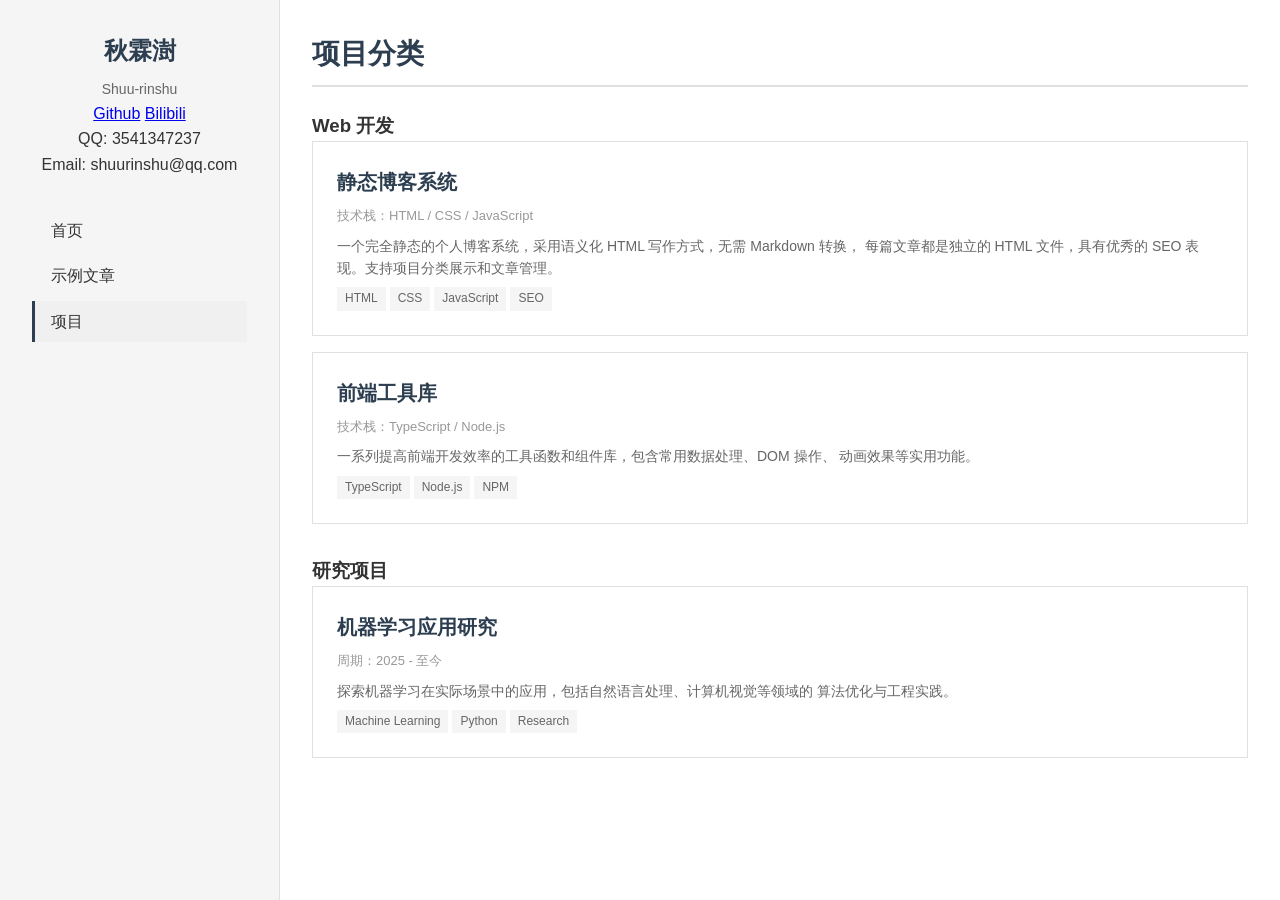
==== projects.html @ 48916732 "refactor: 全面重构为 SEO 友好的纯静态 HTML 架构 - 移除所有 JavaScript 动态加载逻辑 (app.js, data/*.json) - 首页改为硬编码文章和项目列表，直" ====
<!DOCTYPE html>
<html lang="zh-CN">
<head>
    <meta charset="UTF-8">
    <meta name="viewport" content="width=device-width, initial-scale=1.0">
    <meta name="description" content="秋霖澍的项目展示 - Web 开发、研究项目与技术探索">
    <title>项目展示 - 秋霖澍的空间</title>
    <link rel="stylesheet" href="styles/projects.css">
</head>
<body>
    <div class="container">
        <!-- 左侧边栏 -->
        <aside class="sidebar">
            <div class="profile-section">
                <h1 class="site-title">秋霖澍</h1>
                <p class="bio">Shuu-rinshu</p>
                <a href="https://github.com/AkirinShu">Github</a>
                <a href="https://space.bilibili.com/93628520">Bilibili</a>
                <p>QQ: 3541347237</p>
                <p>Email: shuurinshu@qq.com</p>
            </div>
            
            <nav class="main-nav">
                <ul>
                    <li><a href="index.html" class="nav-link">首页</a></li>
                    <li><a href="articles/demo.html" class="nav-link">示例文章</a></li>
                    <li><a href="projects.html" class="nav-link active">项目</a></li>
                </ul>
            </nav>
        </aside>

        <!-- 右侧内容区 -->
        <main class="content">
            <h2 class="section-title">项目分类</h2>
            
            <section id="web-dev" class="project-section">
                <h3>Web 开发</h3>
                
                <div class="project-item">
                    <h3>静态博客系统</h3>
                    <p class="meta">技术栈：HTML / CSS / JavaScript</p>
                    <p class="description">
                        一个完全静态的个人博客系统，采用语义化 HTML 写作方式，无需 Markdown 转换，
                        每篇文章都是独立的 HTML 文件，具有优秀的 SEO 表现。支持项目分类展示和文章管理。
                    </p>
                    <div class="tags">
                        <span class="tag">HTML</span>
                        <span class="tag">CSS</span>
                        <span class="tag">JavaScript</span>
                        <span class="tag">SEO</span>
                    </div>
                </div>
                
                <div class="project-item">
                    <h3>前端工具库</h3>
                    <p class="meta">技术栈：TypeScript / Node.js</p>
                    <p class="description">
                        一系列提高前端开发效率的工具函数和组件库，包含常用数据处理、DOM 操作、
                        动画效果等实用功能。
                    </p>
                    <div class="tags">
                        <span class="tag">TypeScript</span>
                        <span class="tag">Node.js</span>
                        <span class="tag">NPM</span>
                    </div>
                </div>
            </section>
            
            <section id="research" class="project-section">
                <h3>研究项目</h3>
                
                <div class="project-item">
                    <h3>机器学习应用研究</h3>
                    <p class="meta">周期：2025 - 至今</p>
                    <p class="description">
                        探索机器学习在实际场景中的应用，包括自然语言处理、计算机视觉等领域的
                        算法优化与工程实践。
                    </p>
                    <div class="tags">
                        <span class="tag">Machine Learning</span>
                        <span class="tag">Python</span>
                        <span class="tag">Research</span>
                    </div>
                </div>
            </section>
        </main>
    </div>
</body>
</html>
---- styles/projects.css ----
/* 项目页面样式 */
@import url('index.css');

.project-section {
    margin-bottom: var(--spacing-xl);
}

.project-section h2 {
    font-family: var(--font-title);
    font-size: 24px;
    color: var(--color-primary);
    margin-bottom: var(--spacing-lg);
    padding-bottom: var(--spacing-sm);
    border-bottom: 2px solid var(--color-border);
}

.project-item {
    background-color: var(--color-card-bg);
    border: 1px solid var(--color-border);
    padding: var(--spacing-lg);
    margin-bottom: var(--spacing-md);
}

.project-item h3 {
    font-family: var(--font-title);
    font-size: 20px;
    color: var(--color-primary);
    margin-bottom: var(--spacing-sm);
}

.project-item .meta {
    color: var(--color-text-muted);
    font-size: 13px;
    margin-bottom: var(--spacing-sm);
}

.project-item .description {
    color: var(--color-text-secondary);
    font-size: 14px;
    line-height: 1.6;
}

.project-item .tags {
    display: flex;
    flex-wrap: wrap;
    gap: var(--spacing-xs);
    margin-top: var(--spacing-sm);
}

.tag {
    background-color: var(--color-bg-secondary);
    color: var(--color-text-secondary);
    padding: 2px var(--spacing-sm);
    font-size: 12px;
}
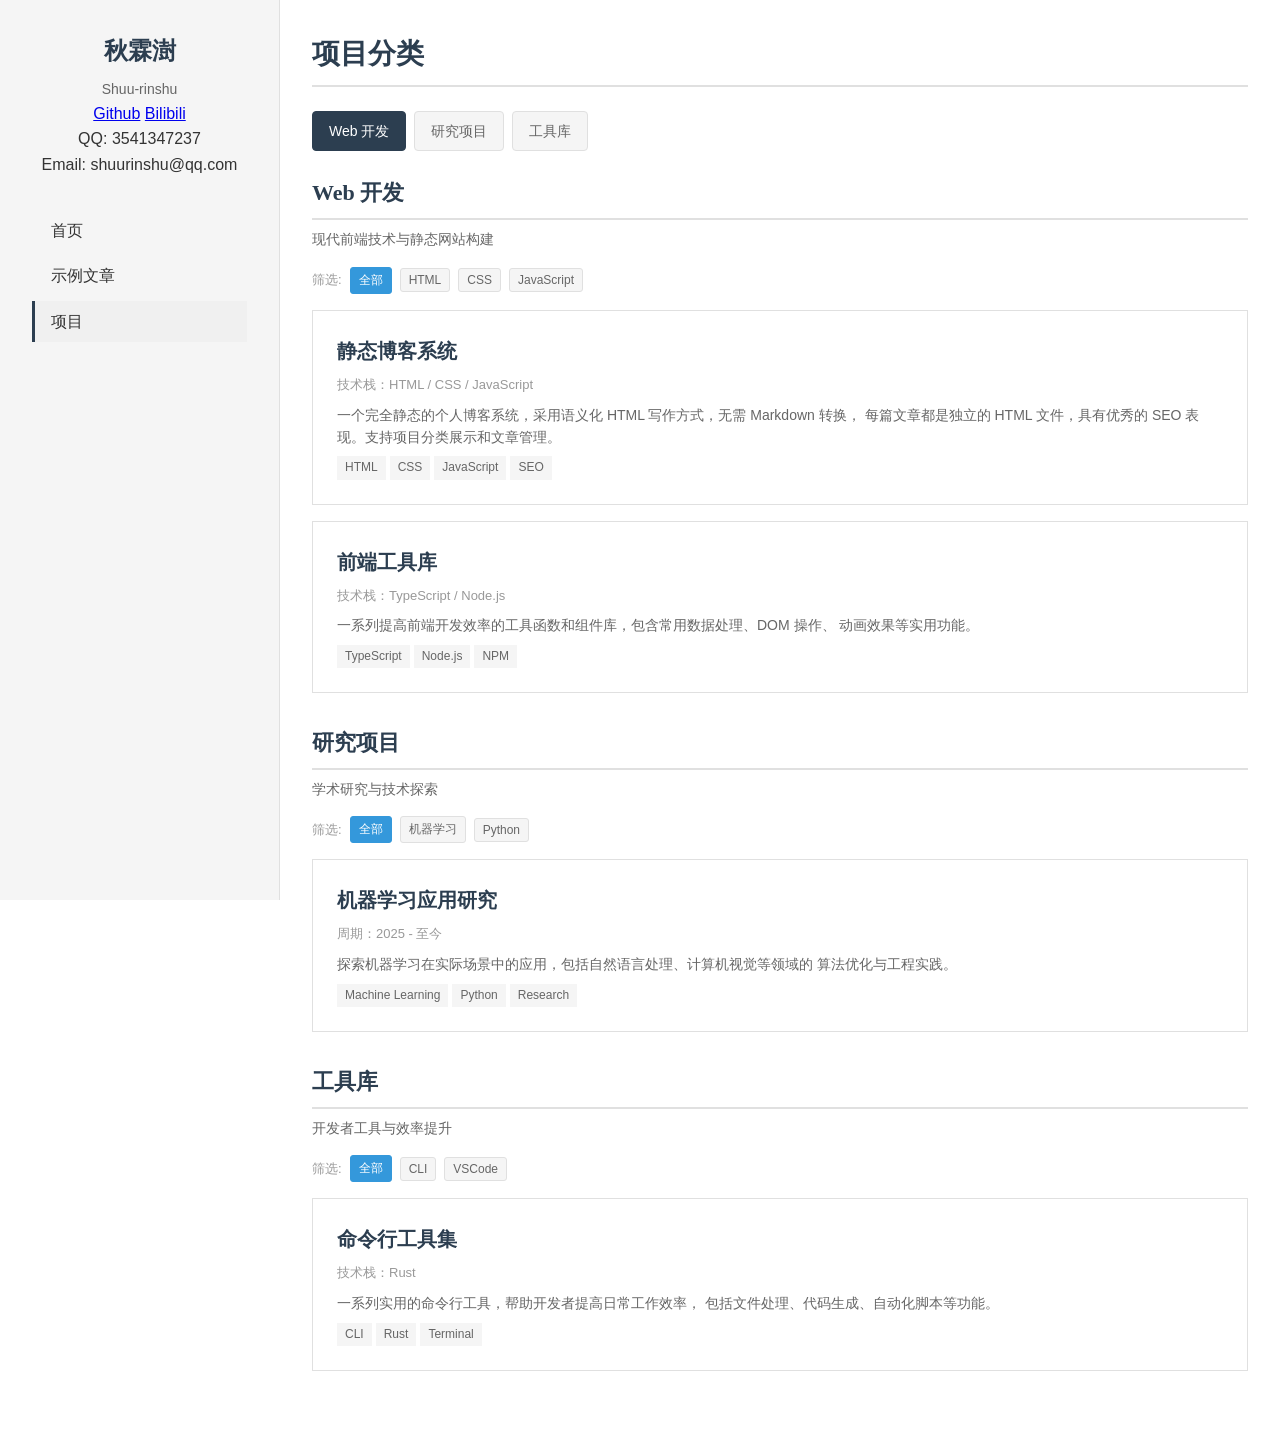
==== commit a4341589: "feat: 修复样式路径、添加图片样式、首页关于栏目、项目页二级分类系统 - 修复 articles/template.html 和 demo.html 中的 CSS 路径错误 (../css/ ->" ====
--- a/projects.html
+++ b/projects.html
@@ -33,10 +33,27 @@
         <main class="content">
             <h2 class="section-title">项目分类</h2>
             
+            <!-- 一级分类导航 -->
+            <div class="category-nav">
+                <a href="#web-dev" class="category-btn active">Web 开发</a>
+                <a href="#research" class="category-btn">研究项目</a>
+                <a href="#tools" class="category-btn">工具库</a>
+            </div>
+            
             <section id="web-dev" class="project-section">
-                <h3>Web 开发</h3>
+                <h3 class="category-title">Web 开发</h3>
+                <p class="category-description">现代前端技术与静态网站构建</p>
                 
-                <div class="project-item">
+                <!-- 二级标签筛选 -->
+                <div class="tag-filter">
+                    <span class="filter-label">筛选:</span>
+                    <button class="tag-btn active" data-tag="all">全部</button>
+                    <button class="tag-btn" data-tag="html">HTML</button>
+                    <button class="tag-btn" data-tag="css">CSS</button>
+                    <button class="tag-btn" data-tag="javascript">JavaScript</button>
+                </div>
+                
+                <div class="project-item" data-tags="html css javascript seo">
                     <h3>静态博客系统</h3>
                     <p class="meta">技术栈：HTML / CSS / JavaScript</p>
                     <p class="description">
@@ -51,7 +68,7 @@
                     </div>
                 </div>
                 
-                <div class="project-item">
+                <div class="project-item" data-tags="typescript nodejs npm">
                     <h3>前端工具库</h3>
                     <p class="meta">技术栈：TypeScript / Node.js</p>
                     <p class="description">
@@ -67,9 +84,17 @@
             </section>
             
             <section id="research" class="project-section">
-                <h3>研究项目</h3>
+                <h3 class="category-title">研究项目</h3>
+                <p class="category-description">学术研究与技术探索</p>
                 
-                <div class="project-item">
+                <div class="tag-filter">
+                    <span class="filter-label">筛选:</span>
+                    <button class="tag-btn active" data-tag="all">全部</button>
+                    <button class="tag-btn" data-tag="ml">机器学习</button>
+                    <button class="tag-btn" data-tag="python">Python</button>
+                </div>
+                
+                <div class="project-item" data-tags="ml python research">
                     <h3>机器学习应用研究</h3>
                     <p class="meta">周期：2025 - 至今</p>
                     <p class="description">
@@ -83,6 +108,32 @@
                     </div>
                 </div>
             </section>
+            
+            <section id="tools" class="project-section">
+                <h3 class="category-title">工具库</h3>
+                <p class="category-description">开发者工具与效率提升</p>
+                
+                <div class="tag-filter">
+                    <span class="filter-label">筛选:</span>
+                    <button class="tag-btn active" data-tag="all">全部</button>
+                    <button class="tag-btn" data-tag="cli">CLI</button>
+                    <button class="tag-btn" data-tag="vscode">VSCode</button>
+                </div>
+                
+                <div class="project-item" data-tags="cli rust">
+                    <h3>命令行工具集</h3>
+                    <p class="meta">技术栈：Rust</p>
+                    <p class="description">
+                        一系列实用的命令行工具，帮助开发者提高日常工作效率，
+                        包括文件处理、代码生成、自动化脚本等功能。
+                    </p>
+                    <div class="tags">
+                        <span class="tag">CLI</span>
+                        <span class="tag">Rust</span>
+                        <span class="tag">Terminal</span>
+                    </div>
+                </div>
+            </section>
         </main>
     </div>
 </body>
--- a/styles/projects.css
+++ b/styles/projects.css
@@ -1,5 +1,79 @@
 /* 项目页面样式 */
 @import url('index.css');
+
+/* 一级分类导航 */
+.category-nav {
+    display: flex;
+    gap: var(--spacing-sm);
+    margin-bottom: var(--spacing-lg);
+    flex-wrap: wrap;
+}
+
+.category-btn {
+    padding: var(--spacing-sm) var(--spacing-md);
+    background-color: var(--color-bg-secondary);
+    color: var(--color-text-secondary);
+    text-decoration: none;
+    border: 1px solid var(--color-border);
+    border-radius: 4px;
+    font-size: 14px;
+    transition: all 0.2s ease;
+}
+
+.category-btn:hover,
+.category-btn.active {
+    background-color: var(--color-primary);
+    color: #ffffff;
+    border-color: var(--color-primary);
+}
+
+/* 分类标题和描述 */
+.category-title {
+    font-family: var(--font-title);
+    font-size: 22px;
+    color: var(--color-primary);
+    margin: var(--spacing-lg) 0 var(--spacing-sm);
+    padding-bottom: var(--spacing-sm);
+    border-bottom: 2px solid var(--color-border);
+}
+
+.category-description {
+    color: var(--color-text-secondary);
+    font-size: 14px;
+    margin-bottom: var(--spacing-md);
+}
+
+/* 二级标签筛选 */
+.tag-filter {
+    display: flex;
+    align-items: center;
+    gap: var(--spacing-sm);
+    margin-bottom: var(--spacing-md);
+    flex-wrap: wrap;
+}
+
+.filter-label {
+    color: var(--color-text-muted);
+    font-size: 13px;
+}
+
+.tag-btn {
+    padding: 4px var(--spacing-sm);
+    background-color: var(--color-bg-secondary);
+    color: var(--color-text-secondary);
+    border: 1px solid var(--color-border);
+    border-radius: 3px;
+    font-size: 12px;
+    cursor: pointer;
+    transition: all 0.2s ease;
+}
+
+.tag-btn:hover,
+.tag-btn.active {
+    background-color: var(--color-accent);
+    color: #ffffff;
+    border-color: var(--color-accent);
+}
 
 .project-section {
     margin-bottom: var(--spacing-xl);
@@ -12,6 +86,11 @@
     margin-bottom: var(--spacing-lg);
     padding-bottom: var(--spacing-sm);
     border-bottom: 2px solid var(--color-border);
+}
+
+/* 隐藏项目项（用于标签筛选） */
+.project-item.hidden {
+    display: none;
 }
 
 .project-item {
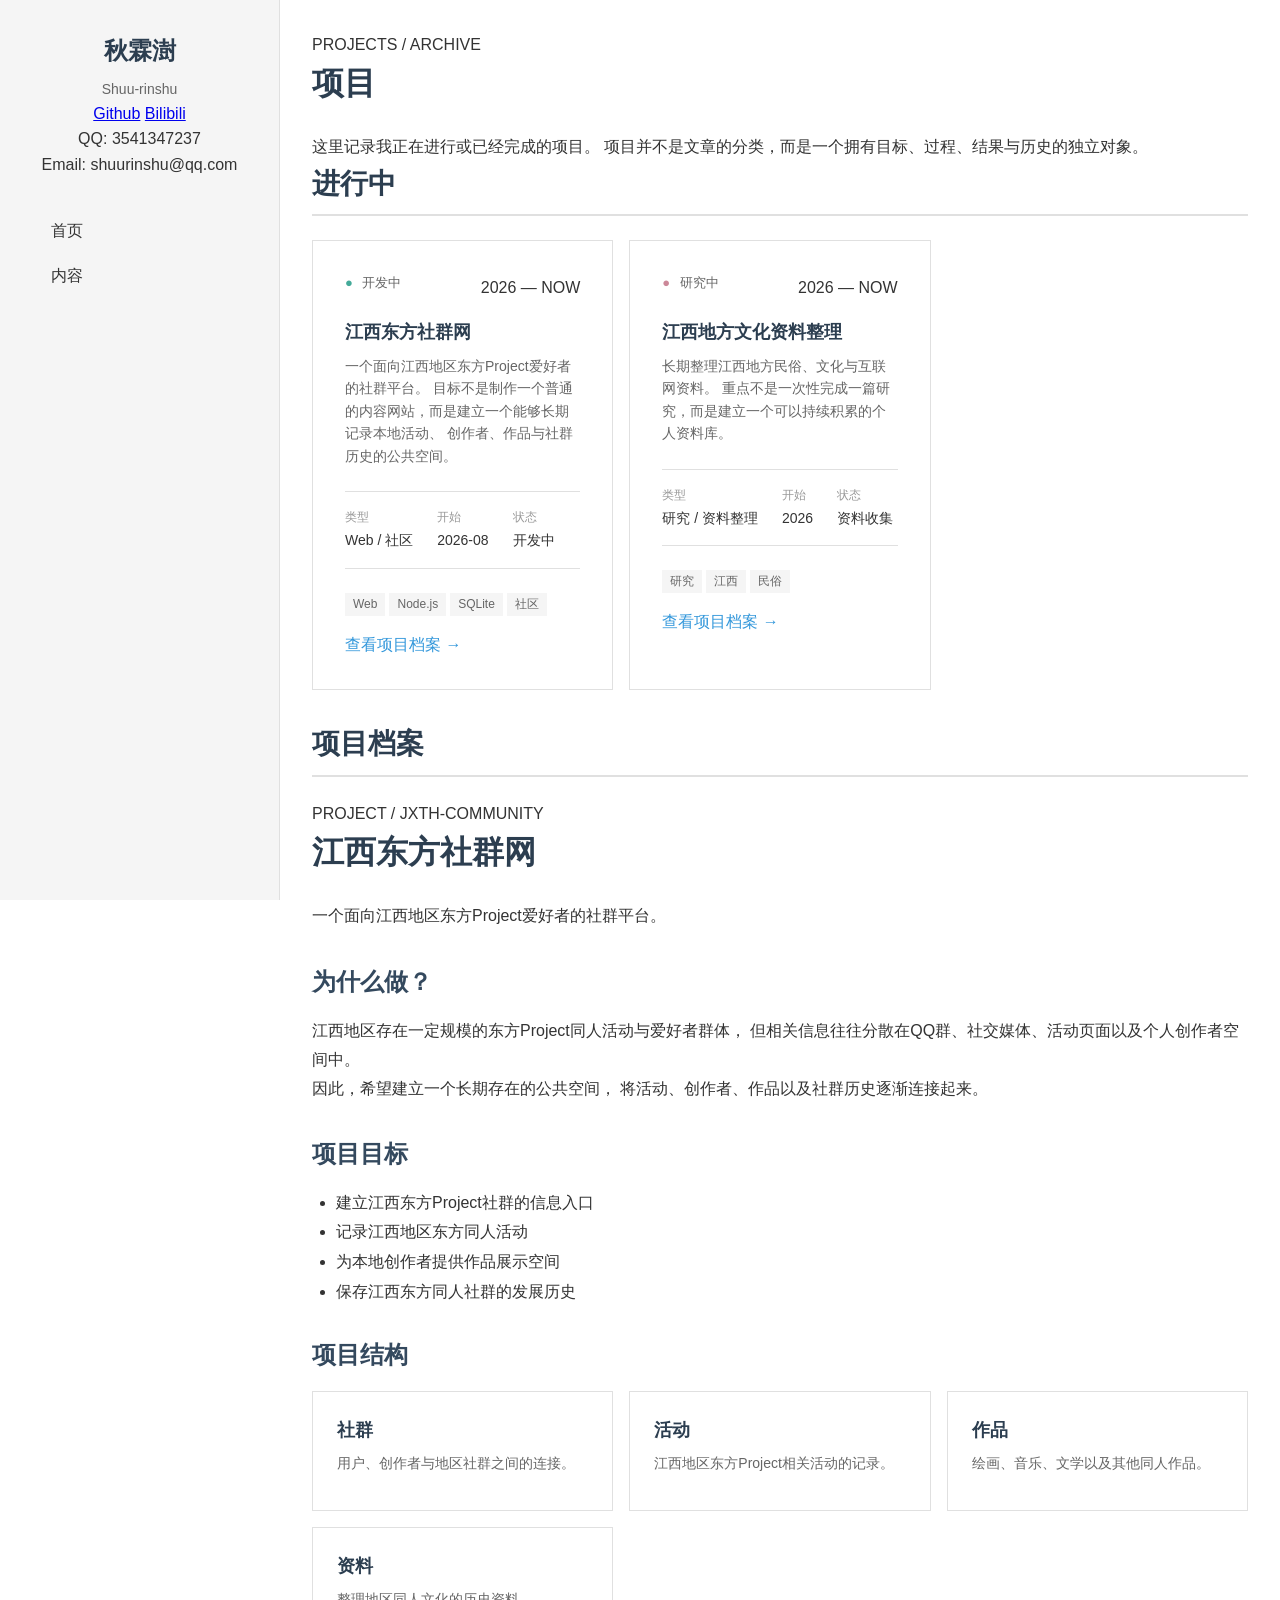
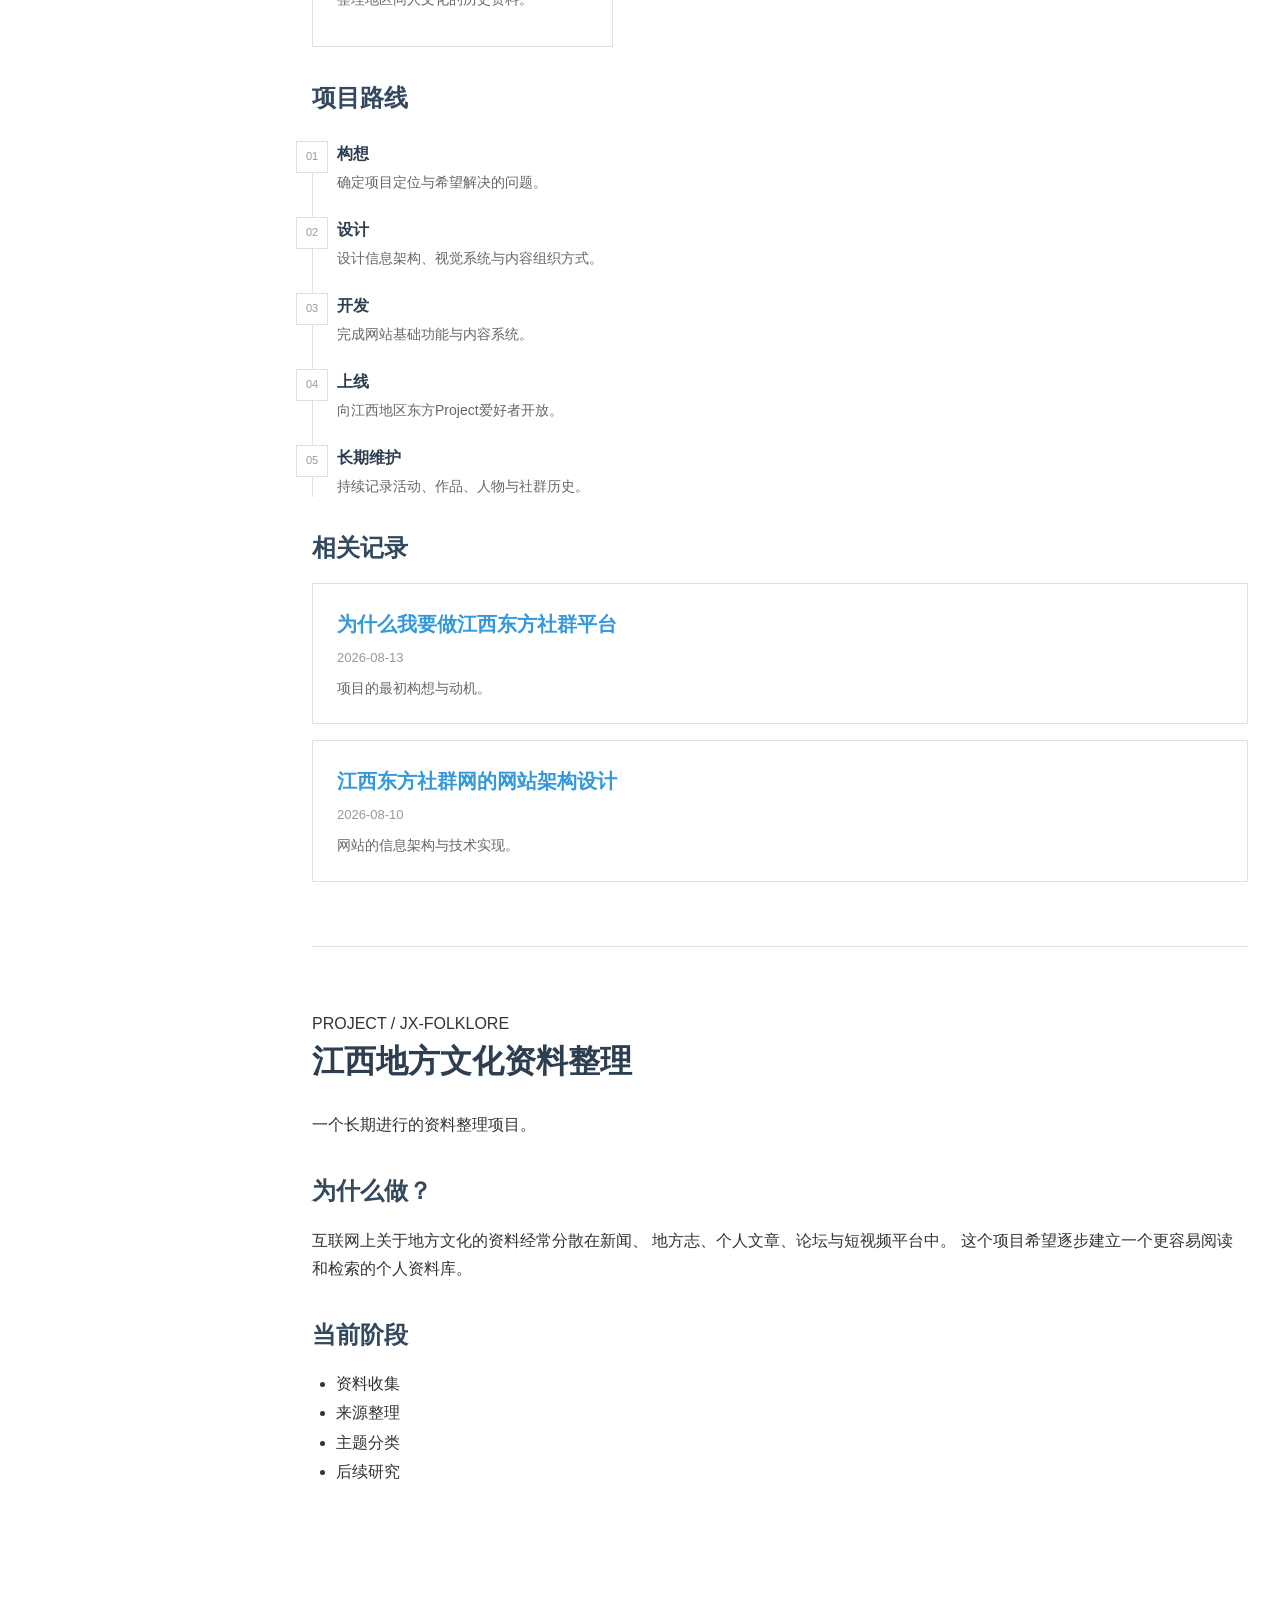
==== commit fbec0b72: "大改，可用了" ====
--- a/projects.html
+++ b/projects.html
@@ -3,13 +3,14 @@
 <head>
     <meta charset="UTF-8">
     <meta name="viewport" content="width=device-width, initial-scale=1.0">
-    <meta name="description" content="秋霖澍的项目展示 - Web 开发、研究项目与技术探索">
-    <title>项目展示 - 秋霖澍的空间</title>
-    <link rel="stylesheet" href="styles/projects.css">
+    <meta name="description" content="秋霖澍的个人空间">
+    <title>秋霖澍的空间</title>
+    <link rel="stylesheet" href="css/index.css">
 </head>
+
 <body>
     <div class="container">
-        <!-- 左侧边栏 -->
+
         <aside class="sidebar">
             <div class="profile-section">
                 <h1 class="site-title">秋霖澍</h1>
@@ -19,122 +20,459 @@
                 <p>QQ: 3541347237</p>
                 <p>Email: shuurinshu@qq.com</p>
             </div>
-            
+
             <nav class="main-nav">
                 <ul>
                     <li><a href="index.html" class="nav-link">首页</a></li>
-                    <li><a href="articles/demo.html" class="nav-link">示例文章</a></li>
-                    <li><a href="projects.html" class="nav-link active">项目</a></li>
+                    <li><a href="content.html" class="nav-link">内容</a></li>
+                    <!-- <li><a href="projects.html" class="nav-link active">项目</a></li> -->
                 </ul>
             </nav>
+            
         </aside>
 
-        <!-- 右侧内容区 -->
+
         <main class="content">
-            <h2 class="section-title">项目分类</h2>
-            
-            <!-- 一级分类导航 -->
-            <div class="category-nav">
-                <a href="#web-dev" class="category-btn active">Web 开发</a>
-                <a href="#research" class="category-btn">研究项目</a>
-                <a href="#tools" class="category-btn">工具库</a>
-            </div>
-            
-            <section id="web-dev" class="project-section">
-                <h3 class="category-title">Web 开发</h3>
-                <p class="category-description">现代前端技术与静态网站构建</p>
-                
-                <!-- 二级标签筛选 -->
-                <div class="tag-filter">
-                    <span class="filter-label">筛选:</span>
-                    <button class="tag-btn active" data-tag="all">全部</button>
-                    <button class="tag-btn" data-tag="html">HTML</button>
-                    <button class="tag-btn" data-tag="css">CSS</button>
-                    <button class="tag-btn" data-tag="javascript">JavaScript</button>
+
+            <section>
+
+                <p class="article-meta">
+                    PROJECTS / ARCHIVE
+                </p>
+
+                <h2 class="art-title">
+                    项目
+                </h2>
+
+                <p class="art-text">
+                    这里记录我正在进行或已经完成的项目。
+                    项目并不是文章的分类，而是一个拥有目标、过程、结果与历史的独立对象。
+                </p>
+
+            </section>
+
+
+            <!-- 项目列表 -->
+
+            <section>
+
+                <h2 class="section-title">
+                    进行中
+                </h2>
+
+
+                <div class="project-list">
+
+
+                    <article class="project-card project-card-large"
+                             id="jxth-community">
+
+                        <div class="project-card-header">
+
+                            <span class="project-status status-active">
+                                开发中
+                            </span>
+
+                            <span class="article-meta">
+                                2026 — NOW
+                            </span>
+
+                        </div>
+
+
+                        <h3>
+                            江西东方社群网
+                        </h3>
+
+
+                        <p class="description">
+                            一个面向江西地区东方Project爱好者的社群平台。
+                            目标不是制作一个普通的内容网站，而是建立一个能够长期记录本地活动、
+                            创作者、作品与社群历史的公共空间。
+                        </p>
+
+
+                        <div class="project-info">
+
+                            <div>
+                                <span>类型</span>
+                                <strong>Web / 社区</strong>
+                            </div>
+
+                            <div>
+                                <span>开始</span>
+                                <strong>2026-08</strong>
+                            </div>
+
+                            <div>
+                                <span>状态</span>
+                                <strong>开发中</strong>
+                            </div>
+
+                        </div>
+
+
+                        <div class="tags">
+
+                            <span class="tag">Web</span>
+                            <span class="tag">Node.js</span>
+                            <span class="tag">SQLite</span>
+                            <span class="tag">社区</span>
+
+                        </div>
+
+
+                        <p class="project-link">
+                            <a href="#jxth-community-detail">
+                                查看项目档案 →
+                            </a>
+                        </p>
+
+                    </article>
+
+
+                    <article class="project-card project-card-large"
+                             id="jiangxi-folklore">
+
+                        <div class="project-card-header">
+
+                            <span class="project-status status-research">
+                                研究中
+                            </span>
+
+                            <span class="article-meta">
+                                2026 — NOW
+                            </span>
+
+                        </div>
+
+
+                        <h3>
+                            江西地方文化资料整理
+                        </h3>
+
+
+                        <p class="description">
+                            长期整理江西地方民俗、文化与互联网资料。
+                            重点不是一次性完成一篇研究，而是建立一个可以持续积累的个人资料库。
+                        </p>
+
+
+                        <div class="project-info">
+
+                            <div>
+                                <span>类型</span>
+                                <strong>研究 / 资料整理</strong>
+                            </div>
+
+                            <div>
+                                <span>开始</span>
+                                <strong>2026</strong>
+                            </div>
+
+                            <div>
+                                <span>状态</span>
+                                <strong>资料收集</strong>
+                            </div>
+
+                        </div>
+
+
+                        <div class="tags">
+
+                            <span class="tag">研究</span>
+                            <span class="tag">江西</span>
+                            <span class="tag">民俗</span>
+
+                        </div>
+
+
+                        <p class="project-link">
+                            <a href="#jiangxi-folklore-detail">
+                                查看项目档案 →
+                            </a>
+                        </p>
+
+                    </article>
+
                 </div>
-                
-                <div class="project-item" data-tags="html css javascript seo">
-                    <h3>静态博客系统</h3>
-                    <p class="meta">技术栈：HTML / CSS / JavaScript</p>
-                    <p class="description">
-                        一个完全静态的个人博客系统，采用语义化 HTML 写作方式，无需 Markdown 转换，
-                        每篇文章都是独立的 HTML 文件，具有优秀的 SEO 表现。支持项目分类展示和文章管理。
-                    </p>
-                    <div class="tags">
-                        <span class="tag">HTML</span>
-                        <span class="tag">CSS</span>
-                        <span class="tag">JavaScript</span>
-                        <span class="tag">SEO</span>
-                    </div>
+
+            </section>
+
+
+            <!-- 项目档案 -->
+
+            <section>
+
+                <h2 class="section-title">
+                    项目档案
+                </h2>
+
+
+                <div class="project-detail">
+
+
+                    <!-- 江西东方社群网 -->
+
+                    <article id="jxth-community-detail"
+                             class="project-dossier">
+
+                        <p class="article-meta">
+                            PROJECT / JXTH-COMMUNITY
+                        </p>
+
+                        <h1 class="art-title">
+                            江西东方社群网
+                        </h1>
+
+
+                        <p class="art-text">
+                            一个面向江西地区东方Project爱好者的社群平台。
+                        </p>
+
+
+                        <h3 class="art-subtitle">
+                            为什么做？
+                        </h3>
+
+                        <p class="art-text">
+                            江西地区存在一定规模的东方Project同人活动与爱好者群体，
+                            但相关信息往往分散在QQ群、社交媒体、活动页面以及个人创作者空间中。
+                        </p>
+
+                        <p class="art-text">
+                            因此，希望建立一个长期存在的公共空间，
+                            将活动、创作者、作品以及社群历史逐渐连接起来。
+                        </p>
+
+
+                        <h3 class="art-subtitle">
+                            项目目标
+                        </h3>
+
+                        <ul class="art-list">
+
+                            <li>
+                                建立江西东方Project社群的信息入口
+                            </li>
+
+                            <li>
+                                记录江西地区东方同人活动
+                            </li>
+
+                            <li>
+                                为本地创作者提供作品展示空间
+                            </li>
+
+                            <li>
+                                保存江西东方同人社群的发展历史
+                            </li>
+
+                        </ul>
+
+
+                        <h3 class="art-subtitle">
+                            项目结构
+                        </h3>
+
+                        <div class="project-list">
+
+                            <div class="project-card">
+                                <h3>社群</h3>
+                                <p class="description">
+                                    用户、创作者与地区社群之间的连接。
+                                </p>
+                            </div>
+
+                            <div class="project-card">
+                                <h3>活动</h3>
+                                <p class="description">
+                                    江西地区东方Project相关活动的记录。
+                                </p>
+                            </div>
+
+                            <div class="project-card">
+                                <h3>作品</h3>
+                                <p class="description">
+                                    绘画、音乐、文学以及其他同人作品。
+                                </p>
+                            </div>
+
+                            <div class="project-card">
+                                <h3>资料</h3>
+                                <p class="description">
+                                    整理地区同人文化的历史资料。
+                                </p>
+                            </div>
+
+                        </div>
+
+
+                        <h3 class="art-subtitle">
+                            项目路线
+                        </h3>
+
+                        <div class="project-timeline">
+
+                            <div class="timeline-item">
+                                <span>01</span>
+
+                                <div>
+                                    <strong>构想</strong>
+                                    <p>
+                                        确定项目定位与希望解决的问题。
+                                    </p>
+                                </div>
+                            </div>
+
+
+                            <div class="timeline-item">
+                                <span>02</span>
+
+                                <div>
+                                    <strong>设计</strong>
+                                    <p>
+                                        设计信息架构、视觉系统与内容组织方式。
+                                    </p>
+                                </div>
+                            </div>
+
+
+                            <div class="timeline-item">
+                                <span>03</span>
+
+                                <div>
+                                    <strong>开发</strong>
+                                    <p>
+                                        完成网站基础功能与内容系统。
+                                    </p>
+                                </div>
+                            </div>
+
+
+                            <div class="timeline-item">
+                                <span>04</span>
+
+                                <div>
+                                    <strong>上线</strong>
+                                    <p>
+                                        向江西地区东方Project爱好者开放。
+                                    </p>
+                                </div>
+                            </div>
+
+
+                            <div class="timeline-item">
+                                <span>05</span>
+
+                                <div>
+                                    <strong>长期维护</strong>
+                                    <p>
+                                        持续记录活动、作品、人物与社群历史。
+                                    </p>
+                                </div>
+                            </div>
+
+                        </div>
+
+
+                        <h3 class="art-subtitle">
+                            相关记录
+                        </h3>
+
+                        <div class="article-list">
+
+                            <article class="article-card">
+
+                                <h3>
+                                    <a href="articles/demo2.html">
+                                        为什么我要做江西东方社群平台
+                                    </a>
+                                </h3>
+
+                                <p class="meta">
+                                    2026-08-13
+                                </p>
+
+                                <p class="excerpt">
+                                    项目的最初构想与动机。
+                                </p>
+
+                            </article>
+
+
+                            <article class="article-card">
+
+                                <h3>
+                                    <a href="articles/demo2.html">
+                                        江西东方社群网的网站架构设计
+                                    </a>
+                                </h3>
+
+                                <p class="meta">
+                                    2026-08-10
+                                </p>
+
+                                <p class="excerpt">
+                                    网站的信息架构与技术实现。
+                                </p>
+
+                            </article>
+
+                        </div>
+
+                    </article>
+
+
+                    <!-- 江西地方文化 -->
+
+                    <article id="jiangxi-folklore-detail"
+                             class="project-dossier">
+
+                        <p class="article-meta">
+                            PROJECT / JX-FOLKLORE
+                        </p>
+
+                        <h1 class="art-title">
+                            江西地方文化资料整理
+                        </h1>
+
+                        <p class="art-text">
+                            一个长期进行的资料整理项目。
+                        </p>
+
+                        <h3 class="art-subtitle">
+                            为什么做？
+                        </h3>
+
+                        <p class="art-text">
+                            互联网上关于地方文化的资料经常分散在新闻、
+                            地方志、个人文章、论坛与短视频平台中。
+                            这个项目希望逐步建立一个更容易阅读和检索的个人资料库。
+                        </p>
+
+
+                        <h3 class="art-subtitle">
+                            当前阶段
+                        </h3>
+
+                        <ul class="art-list">
+
+                            <li>资料收集</li>
+                            <li>来源整理</li>
+                            <li>主题分类</li>
+                            <li>后续研究</li>
+
+                        </ul>
+
+                    </article>
+
                 </div>
-                
-                <div class="project-item" data-tags="typescript nodejs npm">
-                    <h3>前端工具库</h3>
-                    <p class="meta">技术栈：TypeScript / Node.js</p>
-                    <p class="description">
-                        一系列提高前端开发效率的工具函数和组件库，包含常用数据处理、DOM 操作、
-                        动画效果等实用功能。
-                    </p>
-                    <div class="tags">
-                        <span class="tag">TypeScript</span>
-                        <span class="tag">Node.js</span>
-                        <span class="tag">NPM</span>
-                    </div>
-                </div>
+
             </section>
-            
-            <section id="research" class="project-section">
-                <h3 class="category-title">研究项目</h3>
-                <p class="category-description">学术研究与技术探索</p>
-                
-                <div class="tag-filter">
-                    <span class="filter-label">筛选:</span>
-                    <button class="tag-btn active" data-tag="all">全部</button>
-                    <button class="tag-btn" data-tag="ml">机器学习</button>
-                    <button class="tag-btn" data-tag="python">Python</button>
-                </div>
-                
-                <div class="project-item" data-tags="ml python research">
-                    <h3>机器学习应用研究</h3>
-                    <p class="meta">周期：2025 - 至今</p>
-                    <p class="description">
-                        探索机器学习在实际场景中的应用，包括自然语言处理、计算机视觉等领域的
-                        算法优化与工程实践。
-                    </p>
-                    <div class="tags">
-                        <span class="tag">Machine Learning</span>
-                        <span class="tag">Python</span>
-                        <span class="tag">Research</span>
-                    </div>
-                </div>
-            </section>
-            
-            <section id="tools" class="project-section">
-                <h3 class="category-title">工具库</h3>
-                <p class="category-description">开发者工具与效率提升</p>
-                
-                <div class="tag-filter">
-                    <span class="filter-label">筛选:</span>
-                    <button class="tag-btn active" data-tag="all">全部</button>
-                    <button class="tag-btn" data-tag="cli">CLI</button>
-                    <button class="tag-btn" data-tag="vscode">VSCode</button>
-                </div>
-                
-                <div class="project-item" data-tags="cli rust">
-                    <h3>命令行工具集</h3>
-                    <p class="meta">技术栈：Rust</p>
-                    <p class="description">
-                        一系列实用的命令行工具，帮助开发者提高日常工作效率，
-                        包括文件处理、代码生成、自动化脚本等功能。
-                    </p>
-                    <div class="tags">
-                        <span class="tag">CLI</span>
-                        <span class="tag">Rust</span>
-                        <span class="tag">Terminal</span>
-                    </div>
-                </div>
-            </section>
+
         </main>
+
     </div>
 </body>
-</html>
+</html>
--- a/css/index.css
+++ b/css/index.css
@@ -0,0 +1,817 @@
+/* CSS 变量定义 */
+:root {
+    --color-bg: #ffffff;
+    --color-bg-secondary: #f5f5f5;
+    --color-text: #333333;
+    --color-text-secondary: #666666;
+    --color-text-muted: #999999;
+    --color-border: #e0e0e0;
+    --color-primary: #2c3e50;
+    --color-primary-light: #34495e;
+    --color-accent: #3498db;
+    --color-card-bg: #ffffff;
+    --color-hover-bg: #f0f0f0;
+    
+    --font-title: "Noto Serif SC", "SimSun", "Songti SC", serif;
+    --font-body: -apple-system, BlinkMacSystemFont, "Segoe UI", Roboto, sans-serif;
+    
+    --spacing-xs: 4px;
+    --spacing-sm: 8px;
+    --spacing-md: 16px;
+    --spacing-lg: 24px;
+    --spacing-xl: 32px;
+}
+
+/* 基础样式重置 */
+* {
+    margin: 0;
+    padding: 0;
+    box-sizing: border-box;
+}
+
+body {
+    font-family: var(--font-body);
+    background-color: var(--color-bg);
+    color: var(--color-text);
+    line-height: 1.6;
+}
+
+/* 布局容器 */
+.container {
+    display: flex;
+    min-height: 100vh;
+    max-width: 1400px;
+    margin: 0 auto;
+}
+
+/* 左侧边栏 */
+.sidebar {
+    width: 280px;
+    background-color: var(--color-bg-secondary);
+    border-right: 1px solid var(--color-border);
+    padding: var(--spacing-xl);
+    position: fixed;
+    height: 100vh;
+    overflow-y: auto;
+}
+
+.profile-section {
+    text-align: center;
+    margin-bottom: var(--spacing-xl);
+}
+
+.avatar {
+    width: 120px;
+    height: 120px;
+    margin: 0 auto var(--spacing-md);
+    background-color: var(--color-border);
+    display: flex;
+    align-items: center;
+    justify-content: center;
+}
+
+.avatar-placeholder {
+    color: var(--color-text-muted);
+    font-size: 14px;
+}
+
+.site-title {
+    font-family: var(--font-title);
+    font-size: 24px;
+    color: var(--color-primary);
+    margin-bottom: var(--spacing-sm);
+}
+
+.bio {
+    color: var(--color-text-secondary);
+    font-size: 14px;
+}
+
+/* 导航菜单 */
+.main-nav ul {
+    list-style: none;
+}
+
+.main-nav li {
+    margin-bottom: var(--spacing-xs);
+}
+
+.nav-link {
+    display: block;
+    padding: var(--spacing-sm) var(--spacing-md);
+    color: var(--color-text);
+    text-decoration: none;
+    border-left: 3px solid transparent;
+}
+
+.nav-link:hover,
+.nav-link.active {
+    background-color: var(--color-hover-bg);
+    border-left-color: var(--color-primary);
+}
+
+/* 右侧内容区 */
+.content {
+    flex: 1;
+    margin-left: 280px;
+    padding: var(--spacing-xl);
+}
+
+.view {
+    display: none;
+}
+
+.view.active {
+    display: block;
+}
+
+.section-title {
+    font-family: var(--font-title);
+    font-size: 28px;
+    color: var(--color-primary);
+    margin-bottom: var(--spacing-lg);
+    padding-bottom: var(--spacing-sm);
+    border-bottom: 2px solid var(--color-border);
+}
+
+/* 文章列表 */
+.article-list {
+    display: grid;
+    gap: var(--spacing-md);
+    margin-bottom: var(--spacing-xl);
+}
+
+.article-card {
+    background-color: var(--color-card-bg);
+    border: 1px solid var(--color-border);
+    padding: var(--spacing-lg);
+}
+
+.article-card h3 {
+    font-family: var(--font-title);
+    font-size: 20px;
+    color: var(--color-primary);
+    margin-bottom: var(--spacing-sm);
+}
+
+.article-card .meta {
+    color: var(--color-text-muted);
+    font-size: 13px;
+    margin-bottom: var(--spacing-sm);
+}
+
+.article-card .excerpt {
+    color: var(--color-text-secondary);
+    font-size: 14px;
+}
+
+.article-card a {
+    color: var(--color-accent);
+    text-decoration: none;
+}
+
+.article-card a:hover {
+    text-decoration: underline;
+}
+
+/* 项目列表 */
+.project-list {
+    display: grid;
+    grid-template-columns: repeat(auto-fill, minmax(280px, 1fr));
+    gap: var(--spacing-md);
+    margin-bottom: var(--spacing-xl);
+}
+
+.project-card {
+    background-color: var(--color-card-bg);
+    border: 1px solid var(--color-border);
+    padding: var(--spacing-lg);
+}
+
+.project-card h3 {
+    font-family: var(--font-title);
+    font-size: 18px;
+    color: var(--color-primary);
+    margin-bottom: var(--spacing-sm);
+}
+
+.project-card .description {
+    color: var(--color-text-secondary);
+    font-size: 14px;
+    margin-bottom: var(--spacing-sm);
+}
+
+.project-card .tags {
+    display: flex;
+    flex-wrap: wrap;
+    gap: var(--spacing-xs);
+}
+
+.tag {
+    background-color: var(--color-bg-secondary);
+    color: var(--color-text-secondary);
+    padding: 2px var(--spacing-sm);
+    font-size: 12px;
+}
+
+/* 项目分类视图 */
+.projects-container {
+    display: flex;
+    gap: var(--spacing-lg);
+}
+
+.project-categories {
+    width: 200px;
+    flex-shrink: 0;
+}
+
+.category-item {
+    padding: var(--spacing-sm) var(--spacing-md);
+    cursor: pointer;
+    border-left: 3px solid transparent;
+}
+
+.category-item:hover,
+.category-item.active {
+    background-color: var(--color-hover-bg);
+    border-left-color: var(--color-primary);
+}
+
+.project-detail {
+    flex: 1;
+}
+
+/* 文章阅读页 */
+.back-btn {
+    background: none;
+    border: 1px solid var(--color-border);
+    padding: var(--spacing-sm) var(--spacing-md);
+    cursor: pointer;
+    margin-bottom: var(--spacing-lg);
+    color: var(--color-text-secondary);
+}
+
+.back-btn:hover {
+    background-color: var(--color-hover-bg);
+}
+
+.article-content {
+    font-family: var(--font-body);
+    line-height: 1.8;
+}
+
+.article-content h1,
+.article-content h2,
+.article-content h3,
+.article-content h4 {
+    font-family: var(--font-title);
+    color: var(--color-primary);
+    margin: var(--spacing-xl) 0 var(--spacing-md);
+}
+
+.article-content p {
+    margin-bottom: var(--spacing-md);
+}
+
+.article-content code {
+    background-color: var(--color-bg-secondary);
+    padding: 2px var(--spacing-xs);
+    font-family: "Courier New", monospace;
+    font-size: 14px;
+}
+
+.article-content pre {
+    background-color: var(--color-bg-secondary);
+    padding: var(--spacing-md);
+    overflow-x: auto;
+    margin-bottom: var(--spacing-md);
+}
+
+.article-content pre code {
+    background: none;
+    padding: 0;
+}
+
+.article-content blockquote {
+    border-left: 4px solid var(--color-border);
+    padding-left: var(--spacing-md);
+    color: var(--color-text-secondary);
+    margin: var(--spacing-md) 0;
+}
+
+.article-content ul,
+.article-content ol {
+    margin-bottom: var(--spacing-md);
+    padding-left: var(--spacing-lg);
+}
+
+.article-content img {
+    max-width: 100%;
+    height: auto;
+    border-radius: 4px;
+    box-shadow: 0 2px 8px rgba(0, 0, 0, 0.1);
+    margin: var(--spacing-md) 0;
+}
+
+.article-content table {
+    width: 100%;
+    border-collapse: collapse;
+    margin-bottom: var(--spacing-md);
+}
+
+.article-content th,
+.article-content td {
+    border: 1px solid var(--color-border);
+    padding: var(--spacing-sm);
+    text-align: left;
+}
+
+.article-content th {
+    background-color: var(--color-bg-secondary);
+}
+
+/* 语义化写作样式类 (art-*) - 让写 HTML 像写 Markdown 一样简单 */
+.art-title {
+    font-family: var(--font-title);
+    font-size: 32px;
+    color: var(--color-primary);
+    margin-bottom: var(--spacing-lg);
+}
+
+.art-subtitle {
+    font-family: var(--font-title);
+    font-size: 24px;
+    color: var(--color-primary-light);
+    margin: var(--spacing-xl) 0 var(--spacing-md);
+}
+
+.art-text {
+    /* margin-bottom: var(--spacing-md); */
+    line-height: 1.8;
+}
+
+.art-code {
+    background-color: var(--color-bg-secondary);
+    padding: 2px var(--spacing-xs);
+    font-family: "Courier New", monospace;
+    font-size: 14px;
+}
+
+.art-code-block {
+    background-color: var(--color-bg-secondary);
+    padding: var(--spacing-md);
+    overflow-x: auto;
+    margin-bottom: var(--spacing-md);
+}
+
+.art-code-block code {
+    background: none;
+    padding: 0;
+    font-family: "Courier New", monospace;
+    font-size: 14px;
+}
+
+.art-quote {
+    border-left: 4px solid var(--color-border);
+    padding-left: var(--spacing-md);
+    color: var(--color-text-secondary);
+    margin: var(--spacing-md) 0;
+}
+
+.art-list {
+    margin-bottom: var(--spacing-md);
+    padding-left: var(--spacing-lg);
+}
+
+.art-list li {
+    margin-bottom: var(--spacing-xs);
+}
+
+/* 图片样式增强 */
+.art-image {
+    max-width: 100%;
+    height: auto;
+    margin: var(--spacing-md) 0;
+    border-radius: 4px;
+    box-shadow: 0 2px 8px rgba(0, 0, 0, 0.1);
+    display: block;
+}
+
+/* 图片居中 */
+.art-image-center {
+    display: block;
+    margin-left: auto;
+    margin-right: auto;
+}
+
+/* 图片带标题包装器 */
+.art-image-wrapper {
+    margin: var(--spacing-md) 0;
+}
+
+.art-image-caption {
+    text-align: center;
+    color: var(--color-text-secondary);
+    font-size: 13px;
+    margin-top: var(--spacing-sm);
+}
+
+/* 文章中的 img 标签样式 */
+.article-content img {
+    max-width: 100%;
+    height: auto;
+    border-radius: 4px;
+    box-shadow: 0 2px 8px rgba(0, 0, 0, 0.1);
+    margin: var(--spacing-md) 0;
+}
+
+.art-table {
+    width: 100%;
+    border-collapse: collapse;
+    margin-bottom: var(--spacing-md);
+}
+
+.art-table th,
+.art-table td {
+    border: 1px solid var(--color-border);
+    padding: var(--spacing-sm);
+    text-align: left;
+}
+
+.art-table th {
+    background-color: var(--color-bg-secondary);
+}
+
+/* 关于栏目样式 */
+.about-section {
+    margin-bottom: var(--spacing-xl);
+}
+
+.about-card {
+    background-color: var(--color-card-bg);
+    border: 1px solid var(--color-border);
+    padding: var(--spacing-lg);
+    border-radius: 4px;
+}
+
+.about-card h3 {
+    font-family: var(--font-title);
+    font-size: 20px;
+    color: var(--color-primary);
+    margin-bottom: var(--spacing-md);
+}
+
+.about-text {
+    color: var(--color-text-secondary);
+    font-size: 14px;
+    line-height: 1.8;
+    /* margin-bottom: var(--spacing-md); */
+}
+
+.about-links {
+    list-style: none;
+    padding-left: 0;
+}
+
+.about-links li {
+    margin-bottom: var(--spacing-sm);
+    color: var(--color-text-secondary);
+}
+
+.about-links a {
+    color: var(--color-accent);
+    text-decoration: none;
+}
+
+.about-links a:hover {
+    text-decoration: underline;
+}
+
+/* 响应式设计 */
+@media (max-width: 768px) {
+    .container {
+        flex-direction: column;
+    }
+    
+    .sidebar {
+        width: 100%;
+        height: auto;
+        position: relative;
+        border-right: none;
+        border-bottom: 1px solid var(--color-border);
+    }
+    
+    .content {
+        margin-left: 0;
+    }
+    
+    .projects-container {
+        flex-direction: column;
+    }
+    
+    .project-categories {
+        width: 100%;
+    }
+}
+/* =========================================
+   首页 / 内容 / 项目扩展
+   ========================================= */
+
+
+/* 首页介绍 */
+
+.home-intro {
+    max-width: 760px;
+    margin-bottom: var(--spacing-xl);
+}
+
+
+/* 项目状态 */
+
+.project-status {
+    display: inline-block;
+    color: var(--color-text-secondary);
+    font-size: 13px;
+    margin-bottom: var(--spacing-sm);
+}
+
+.project-status::before {
+    content: "●";
+    margin-right: 6px;
+    color: var(--color-accent);
+}
+
+
+/* 项目卡片增强 */
+
+.project-card-large {
+    padding: var(--spacing-xl);
+}
+
+.project-card-featured {
+    border-left: 4px solid var(--color-primary);
+}
+
+.project-card-header {
+    display: flex;
+    align-items: center;
+    justify-content: space-between;
+    gap: var(--spacing-md);
+    margin-bottom: var(--spacing-md);
+}
+
+.project-card-header .article-meta {
+    margin: 0;
+}
+
+.project-card h3 a {
+    color: var(--color-primary);
+    text-decoration: none;
+}
+
+.project-card h3 a:hover {
+    color: var(--color-accent);
+}
+
+
+/* 项目状态标签 */
+
+.project-status {
+    font-size: 13px;
+    color: var(--color-text-secondary);
+}
+
+.status-active::before {
+    color: #4a9;
+}
+
+.status-research::before {
+    color: #c89;
+}
+
+
+/* 项目基本信息 */
+
+.project-info {
+    display: flex;
+    flex-wrap: wrap;
+    gap: var(--spacing-lg);
+    margin: var(--spacing-lg) 0;
+    padding: var(--spacing-md) 0;
+    border-top: 1px solid var(--color-border);
+    border-bottom: 1px solid var(--color-border);
+}
+
+.project-info div {
+    display: flex;
+    flex-direction: column;
+    gap: 2px;
+}
+
+.project-info span {
+    color: var(--color-text-muted);
+    font-size: 12px;
+}
+
+.project-info strong {
+    color: var(--color-text);
+    font-size: 14px;
+    font-weight: normal;
+}
+
+.project-link {
+    margin-top: var(--spacing-md);
+}
+
+.project-link a {
+    color: var(--color-accent);
+    text-decoration: none;
+}
+
+.project-link a:hover {
+    text-decoration: underline;
+}
+
+
+/* 内容分类 */
+
+.content-filter {
+    display: flex;
+    flex-wrap: wrap;
+    gap: var(--spacing-xs);
+    margin-bottom: var(--spacing-xl);
+    border-bottom: 1px solid var(--color-border);
+}
+
+.filter-item {
+    display: block;
+    padding: var(--spacing-sm) var(--spacing-md);
+    color: var(--color-text-secondary);
+    text-decoration: none;
+    border-bottom: 3px solid transparent;
+}
+
+.filter-item:hover,
+.filter-item.active {
+    color: var(--color-primary);
+    background-color: var(--color-hover-bg);
+    border-bottom-color: var(--color-primary);
+}
+
+
+/* 内容类型 */
+
+.content-type {
+    display: inline-block;
+    margin-bottom: var(--spacing-sm);
+    color: var(--color-text-muted);
+    font-size: 12px;
+}
+
+.content-type::before {
+    content: "/";
+    margin-right: 4px;
+    color: var(--color-border);
+}
+
+
+/* 归档统计 */
+
+.archive-summary {
+    display: grid;
+    grid-template-columns: repeat(4, 1fr);
+    gap: var(--spacing-md);
+    margin-bottom: var(--spacing-xl);
+}
+
+.archive-item {
+    display: flex;
+    flex-direction: column;
+    padding: var(--spacing-lg);
+    border: 1px solid var(--color-border);
+    background-color: var(--color-card-bg);
+}
+
+.archive-item strong {
+    font-family: var(--font-title);
+    font-size: 28px;
+    color: var(--color-primary);
+}
+
+.archive-item span {
+    color: var(--color-text-secondary);
+    font-size: 13px;
+}
+
+
+/* 项目档案 */
+
+.project-dossier {
+    margin-bottom: 64px;
+    padding-bottom: var(--spacing-xl);
+    border-bottom: 1px solid var(--color-border);
+}
+
+.project-dossier:last-child {
+    border-bottom: none;
+}
+
+
+/* 项目时间线 */
+
+.project-timeline {
+    margin: var(--spacing-lg) 0 var(--spacing-xl);
+    border-left: 1px solid var(--color-border);
+}
+
+.timeline-item {
+    display: flex;
+    gap: var(--spacing-md);
+    position: relative;
+    padding: 0 0 var(--spacing-lg) var(--spacing-lg);
+}
+
+.timeline-item:last-child {
+    padding-bottom: 0;
+}
+
+.timeline-item > span {
+    position: absolute;
+    left: -17px;
+    top: 0;
+
+    width: 32px;
+    height: 32px;
+
+    display: flex;
+    align-items: center;
+    justify-content: center;
+
+    background-color: var(--color-bg);
+    border: 1px solid var(--color-border);
+
+    color: var(--color-text-muted);
+    font-size: 11px;
+}
+
+.timeline-item strong {
+    display: block;
+    margin-bottom: var(--spacing-xs);
+    color: var(--color-primary);
+    font-family: var(--font-title);
+}
+
+.timeline-item p {
+    margin: 0;
+    color: var(--color-text-secondary);
+    font-size: 14px;
+}
+
+
+/* 项目页面中的项目卡片 */
+
+.project-detail .project-list {
+    margin-bottom: var(--spacing-xl);
+}
+
+.project-detail .project-card {
+    min-height: 120px;
+}
+
+
+/* 项目链接定位后的视觉状态 */
+
+.project-dossier:target {
+    scroll-margin-top: var(--spacing-xl);
+}
+
+
+/* 移动端 */
+
+@media (max-width: 768px) {
+
+    .archive-summary {
+        grid-template-columns: repeat(2, 1fr);
+    }
+
+    .project-card-header {
+        align-items: flex-start;
+        flex-direction: column;
+        gap: var(--spacing-xs);
+    }
+
+    .project-info {
+        gap: var(--spacing-md);
+    }
+
+    .content-filter {
+        overflow-x: auto;
+        flex-wrap: nowrap;
+    }
+
+    .filter-item {
+        white-space: nowrap;
+    }
+
+}
+
